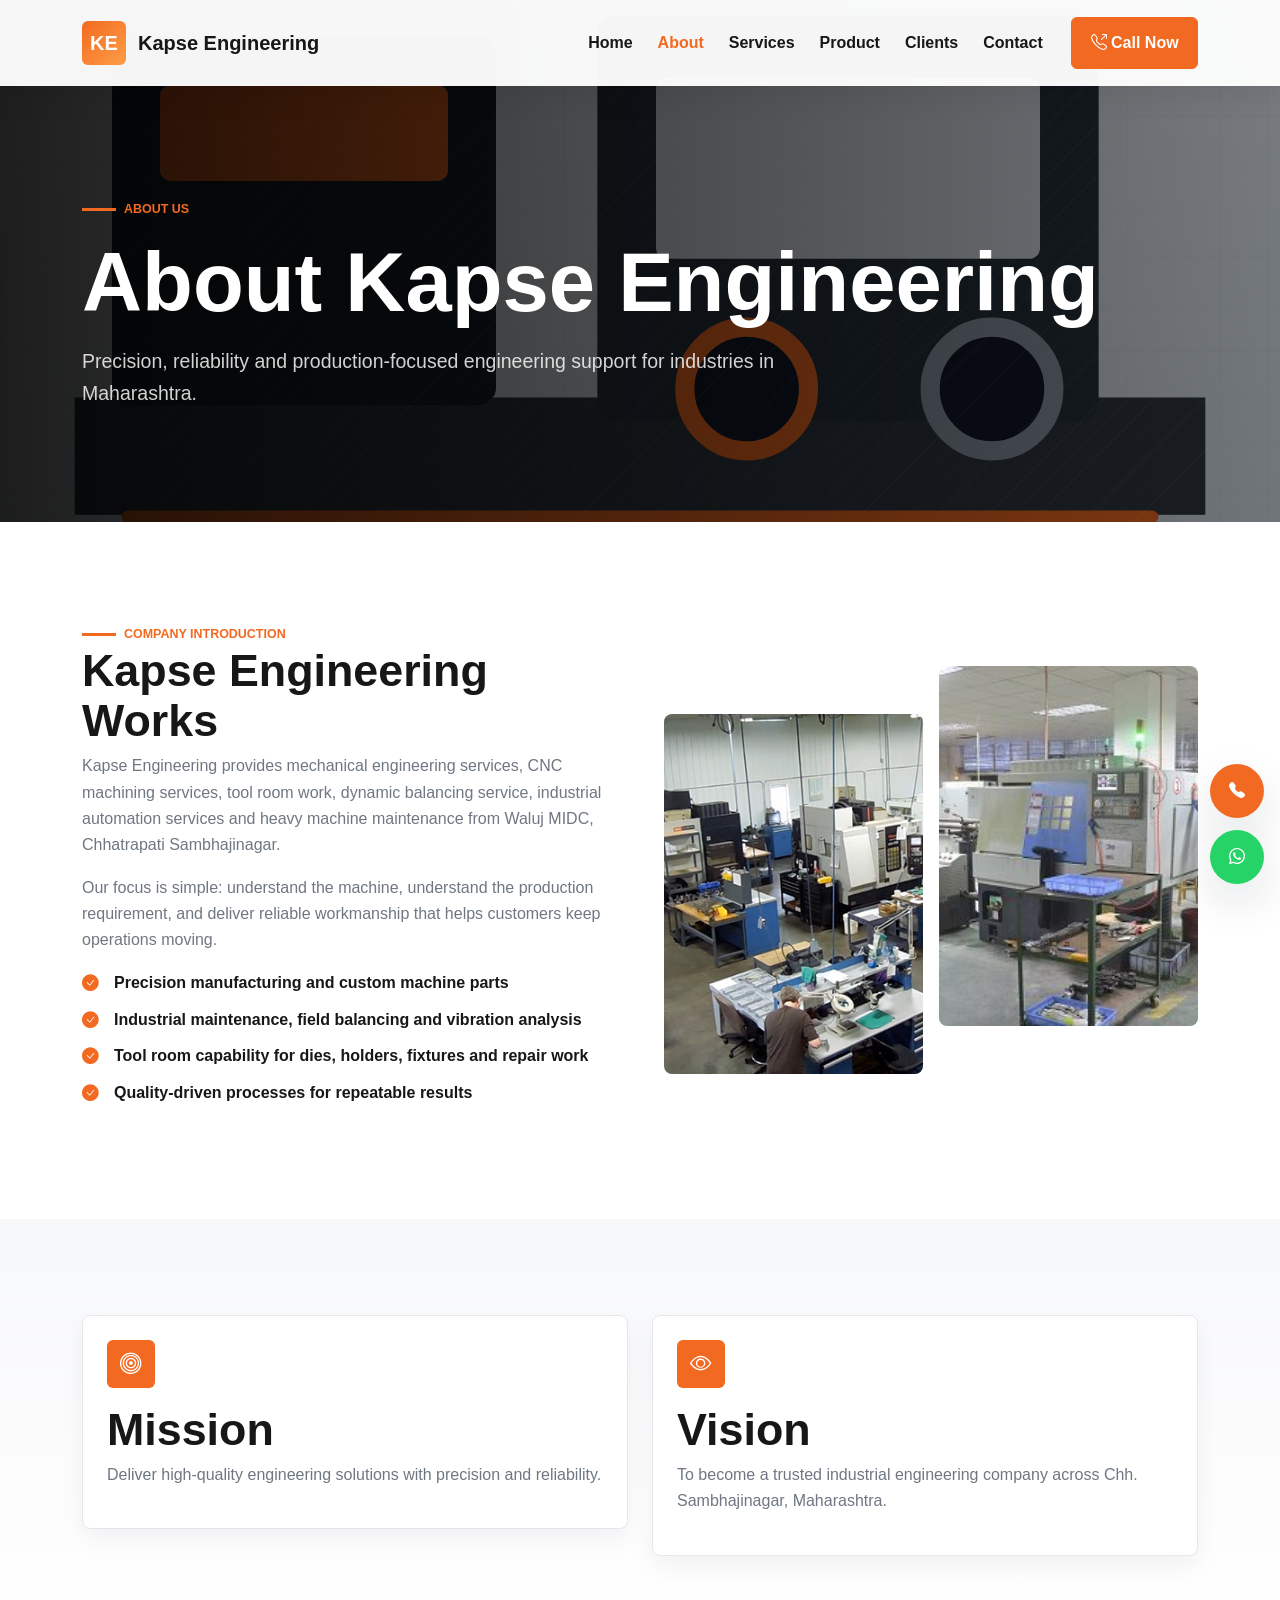
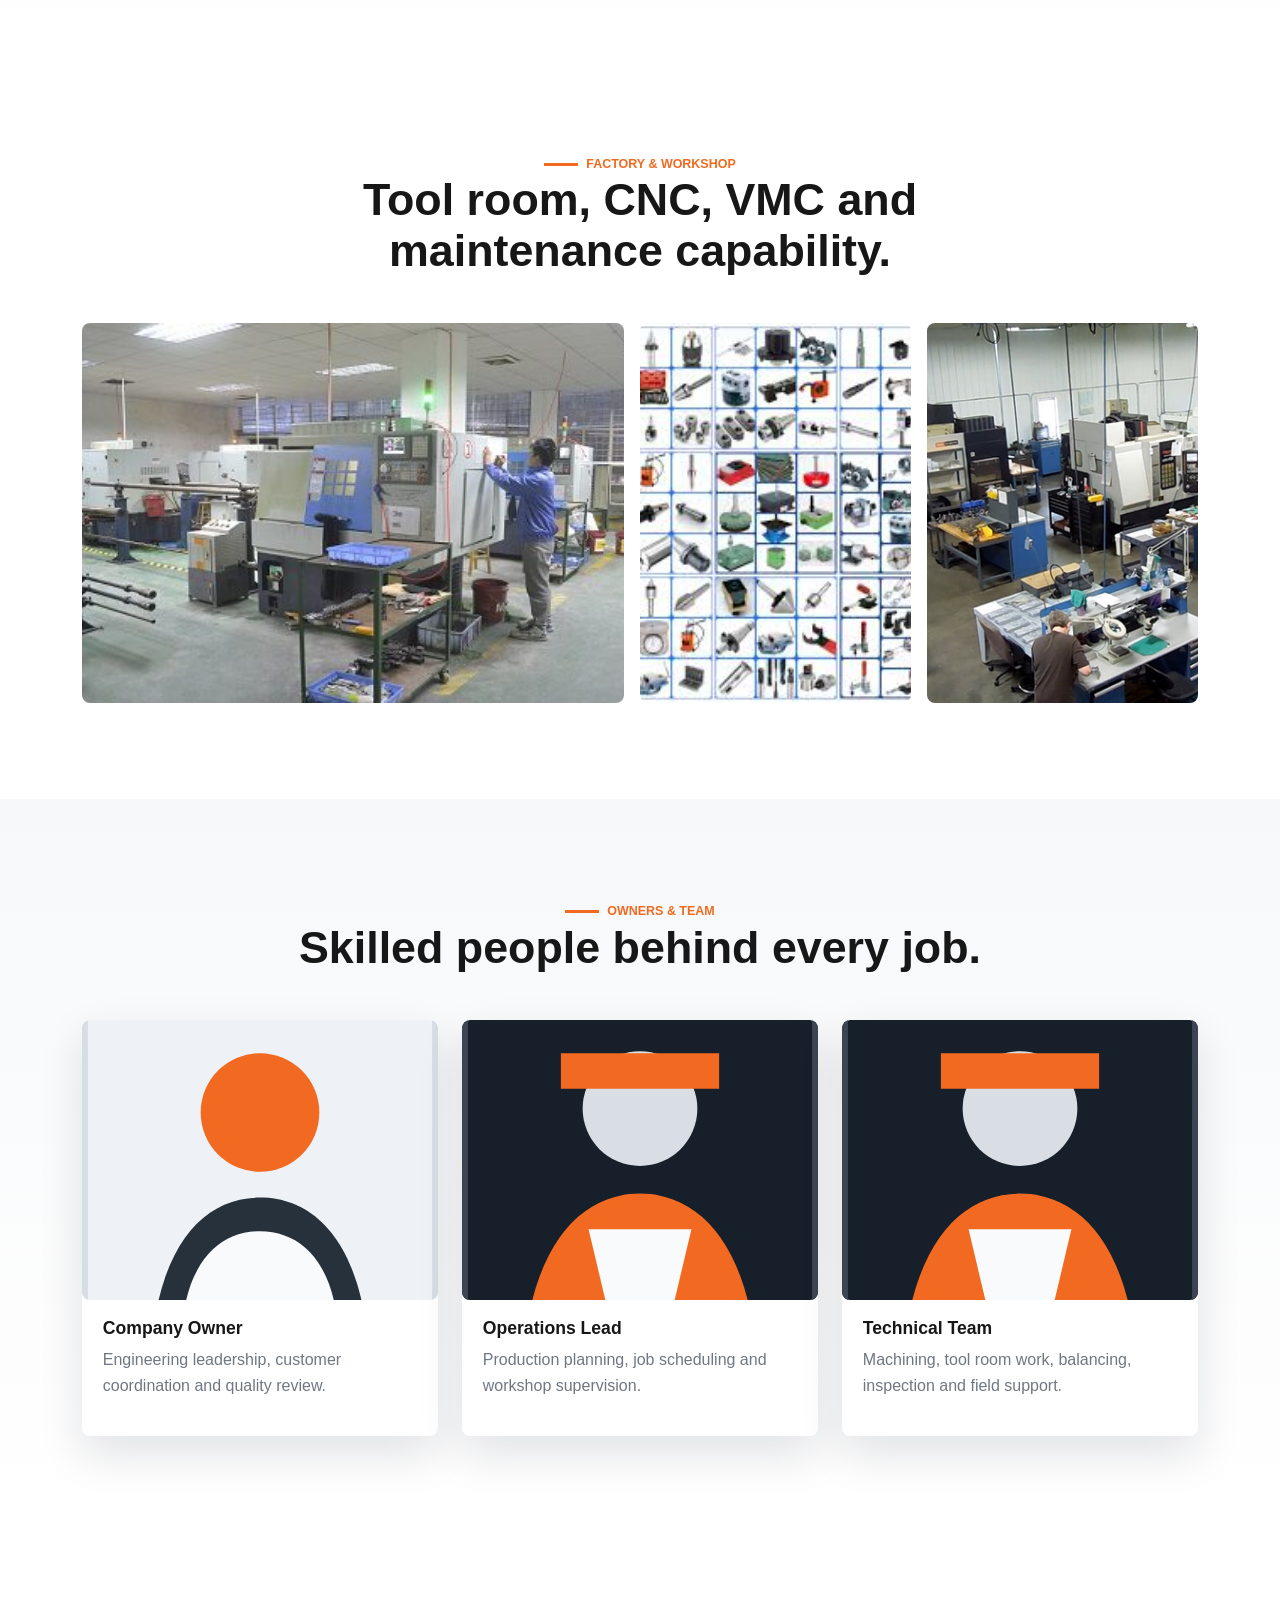
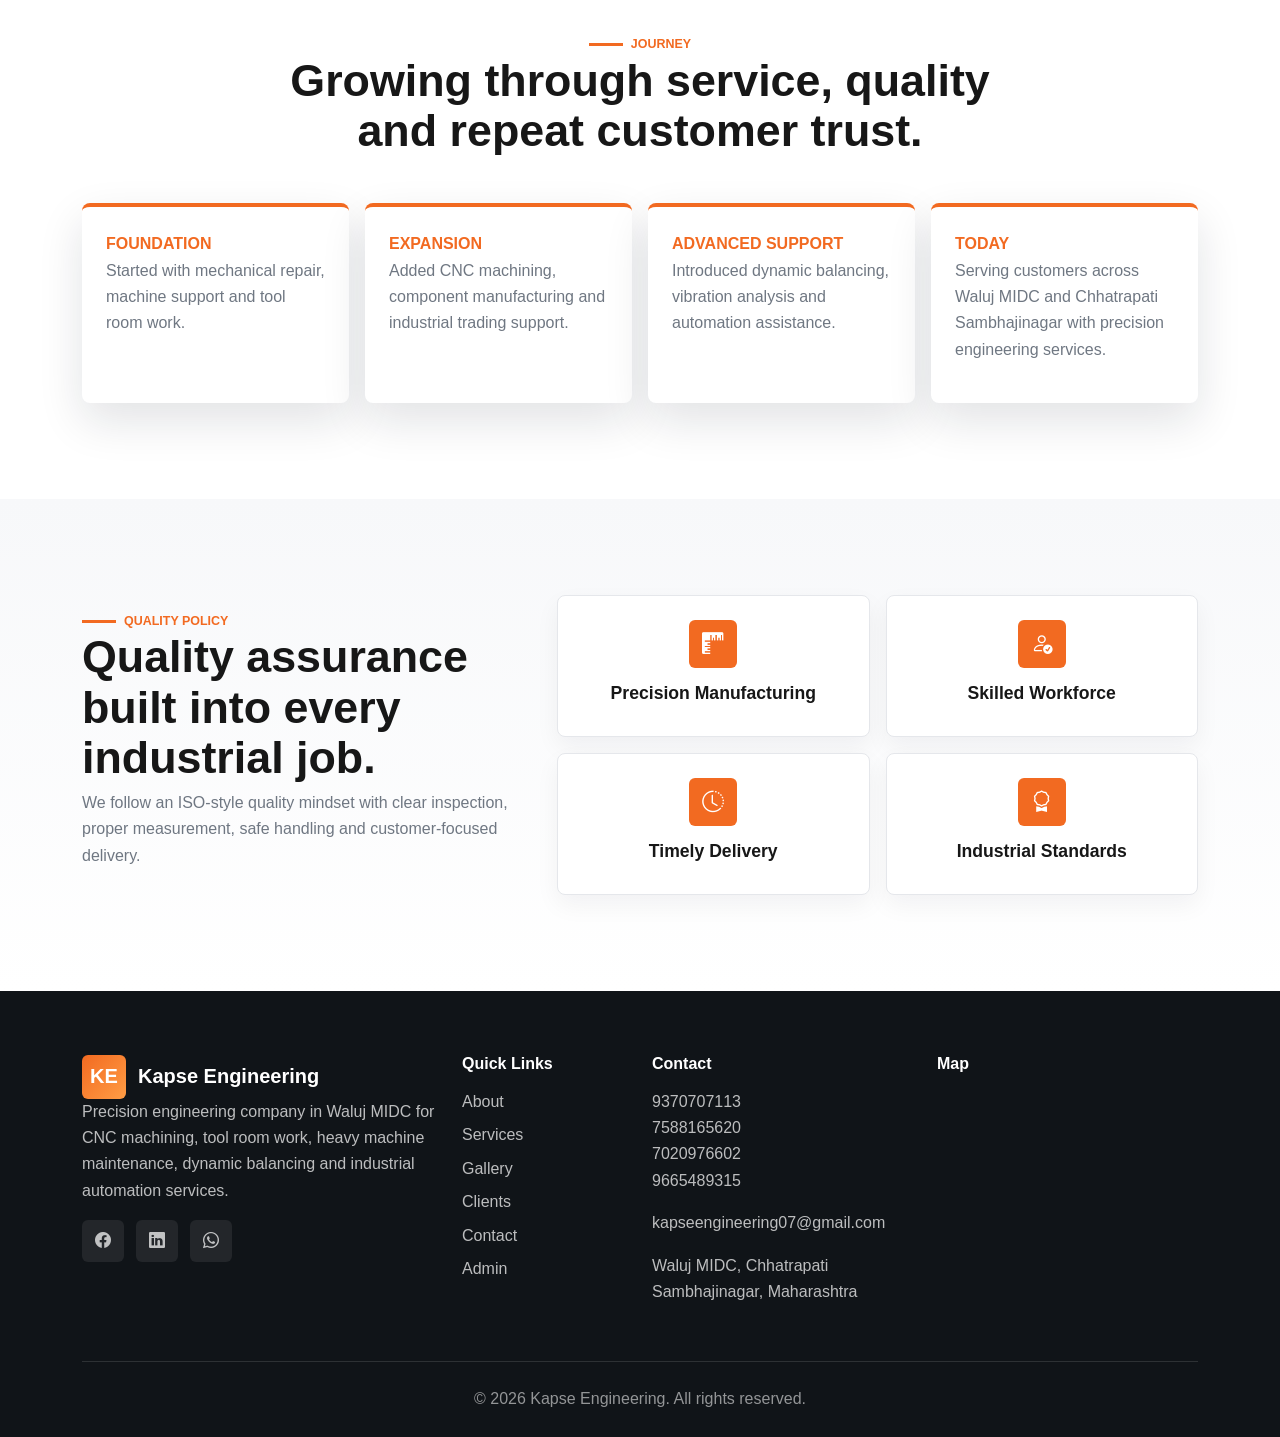
==== about.html @ a747841b "Initial commit: Add Kapse Engineering website files" ====
<!doctype html>
<html lang="en">
<head>
  <meta charset="utf-8">
  <meta name="viewport" content="width=device-width, initial-scale=1">
  <title>About Kapse Engineering | Engineering Works in Waluj MIDC</title>
  <meta name="description" content="Learn about Kapse Engineering, a precision mechanical engineering company in Waluj MIDC offering manufacturing, tool room work, CNC machining and industrial maintenance services.">
  <link href="https://cdn.jsdelivr.net/npm/bootstrap@5.3.3/dist/css/bootstrap.min.css" rel="stylesheet">
  <link href="https://cdn.jsdelivr.net/npm/bootstrap-icons@1.11.3/font/bootstrap-icons.css" rel="stylesheet">
  <link href="css/styles.css" rel="stylesheet">
</head>
<body>
  <div class="loader"><div class="gear"></div></div>
  <nav class="navbar navbar-expand-lg fixed-top inner-nav" data-nav>
    <div class="container">
      <a class="navbar-brand" href="index.html"><span class="brand-mark">KE</span><span>Kapse <strong>Engineering</strong></span></a>
      <button class="navbar-toggler" type="button" data-bs-toggle="collapse" data-bs-target="#mainNav"><span class="navbar-toggler-icon"></span></button>
      <div class="collapse navbar-collapse" id="mainNav">
        <ul class="navbar-nav ms-auto align-items-lg-center">
          <li class="nav-item"><a class="nav-link" href="index.html">Home</a></li>
          <li class="nav-item"><a class="nav-link active" href="about.html">About</a></li>
          <li class="nav-item"><a class="nav-link" href="services.html">Services</a></li>
          <li class="nav-item"><a class="nav-link" href="gallery.html">Product</a></li>
          <li class="nav-item"><a class="nav-link" href="clients.html">Clients</a></li>
          <li class="nav-item"><a class="nav-link" href="contact.html">Contact</a></li>
          <li class="nav-item ms-lg-3"><a class="btn btn-orange" href="tel:+919370707113"><i class="bi bi-telephone-outbound"></i> Call Now</a></li>
        </ul>
      </div>
    </div>
  </nav>

  <main>
    <section class="page-hero" style="background-image:url('assets/workshop.svg')">
      <div class="container" data-animate>
        <span class="eyebrow">About Us</span>
        <h1>About Kapse Engineering</h1>
        <p>Precision, reliability and production-focused engineering support for industries in Maharashtra.</p>
      </div>
    </section>

    <section class="section">
      <div class="container">
        <div class="row g-5 align-items-center">
          <div class="col-lg-6" data-animate>
            <span class="section-kicker">Company Introduction</span>
            <h2>Kapse Engineering Works</h2>
            <p>Kapse Engineering provides mechanical engineering services, CNC machining services, tool room work, dynamic balancing service, industrial automation services and heavy machine maintenance from Waluj MIDC, Chhatrapati Sambhajinagar.</p>
            <p>Our focus is simple: understand the machine, understand the production requirement, and deliver reliable workmanship that helps customers keep operations moving.</p>
            <ul class="check-list">
              <li>Precision manufacturing and custom machine parts</li>
              <li>Industrial maintenance, field balancing and vibration analysis</li>
              <li>Tool room capability for dies, holders, fixtures and repair work</li>
              <li>Quality-driven processes for repeatable results</li>
            </ul>
          </div>
          <div class="col-lg-6" data-animate>
            <div class="image-grid-two">
              <img src="assets/tool room img.jpg" alt="Tool room machining" loading="lazy">
              <img src="assets/cnc-machine-shops.jpg" alt="Industrial workshop" loading="lazy">
            </div>
          </div>
        </div>
      </div>
    </section>

    <section class="section section-muted">
      <div class="container">
        <div class="row g-4">
          <div class="col-md-6" data-animate><article class="statement-card"><i class="bi bi-bullseye"></i><h2>Mission</h2><p>Deliver high-quality engineering solutions with precision and reliability.</p></article></div>
          <div class="col-md-6" data-animate><article class="statement-card"><i class="bi bi-eye"></i><h2>Vision</h2><p>To become a trusted industrial engineering company across Chh. Sambhajinagar, Maharashtra.</p></article></div>
        </div>
      </div>
    </section>

    <section class="section">
      <div class="container">
        <div class="section-heading" data-animate>
          <span class="section-kicker">Factory & Workshop</span>
          <h2>Tool room, CNC, VMC and maintenance capability.</h2>
        </div>
        <div class="workshop-grid">
          <img src="assets/cnc-machine-shops.jpg" alt="CNC machine photo" loading="lazy">
          <img src="assets/tool img.jpg" alt="VMC machine photo" loading="lazy">
          <img src="assets/tool room img.jpg" alt="Tool room photo" loading="lazy">
        </div>
      </div>
    </section>

    <section class="section section-muted">
      <div class="container">
        <div class="section-heading" data-animate>
          <span class="section-kicker">Owners & Team</span>
          <h2>Skilled people behind every job.</h2>
        </div>
        <div class="row g-4">
          <div class="col-md-4" data-animate><article class="team-card"><img src="assets/team-owner.svg" alt="Company owner"><h3>Company Owner</h3><p>Engineering leadership, customer coordination and quality review.</p></article></div>
          <div class="col-md-4" data-animate><article class="team-card"><img src="assets/team-engineer.svg" alt="Operations manager"><h3>Operations Lead</h3><p>Production planning, job scheduling and workshop supervision.</p></article></div>
          <div class="col-md-4" data-animate><article class="team-card"><img src="assets/team-engineer.svg" alt="Engineering technician"><h3>Technical Team</h3><p>Machining, tool room work, balancing, inspection and field support.</p></article></div>
        </div>
      </div>
    </section>

    <section class="section timeline-section">
      <div class="container">
        <div class="section-heading" data-animate>
          <span class="section-kicker">Journey</span>
          <h2>Growing through service, quality and repeat customer trust.</h2>
        </div>
        <div class="timeline">
          <div data-animate><span>Foundation</span><p>Started with mechanical repair, machine support and tool room work.</p></div>
          <div data-animate><span>Expansion</span><p>Added CNC machining, component manufacturing and industrial trading support.</p></div>
          <div data-animate><span>Advanced Support</span><p>Introduced dynamic balancing, vibration analysis and automation assistance.</p></div>
          <div data-animate><span>Today</span><p>Serving customers across Waluj MIDC and Chhatrapati Sambhajinagar with precision engineering services.</p></div>
        </div>
      </div>
    </section>

    <section class="section section-muted">
      <div class="container">
        <div class="row g-4 align-items-center">
          <div class="col-lg-5" data-animate>
            <span class="section-kicker">Quality Policy</span>
            <h2>Quality assurance built into every industrial job.</h2>
            <p>We follow an ISO-style quality mindset with clear inspection, proper measurement, safe handling and customer-focused delivery.</p>
          </div>
          <div class="col-lg-7">
            <div class="icon-grid compact">
              <article data-animate><i class="bi bi-rulers"></i><h3>Precision Manufacturing</h3></article>
              <article data-animate><i class="bi bi-person-check"></i><h3>Skilled Workforce</h3></article>
              <article data-animate><i class="bi bi-clock-history"></i><h3>Timely Delivery</h3></article>
              <article data-animate><i class="bi bi-award"></i><h3>Industrial Standards</h3></article>
            </div>
          </div>
        </div>
      </div>
    </section>
  </main>

  <div data-footer></div>
  <a class="floating-call" href="tel:+919370707113"><i class="bi bi-telephone-fill"></i></a>
  <a class="whatsapp-float" href="https://wa.me/919370707113"><i class="bi bi-whatsapp"></i></a>
  <script src="https://cdn.jsdelivr.net/npm/bootstrap@5.3.3/dist/js/bootstrap.bundle.min.js"></script>
  <script src="js/main.js"></script>
</body>
</html>
---- css/styles.css ----
:root {
  --orange: #f26a21;
  --orange-dark: #c5480a;
  --ink: #171717;
  --steel: #3d4651;
  --muted: #6f7782;
  --line: #e5e7eb;
  --light: #f7f8fa;
  --white: #ffffff;
  --dark: #111827;
  --shadow: 0 18px 45px rgba(17, 24, 39, .12);
}

* { box-sizing: border-box; }
html { scroll-behavior: smooth; }
body {
  margin: 0;
  color: var(--ink);
  font-family: "Segoe UI", Roboto, Arial, sans-serif;
  line-height: 1.65;
  background: var(--white);
}
img { max-width: 100%; display: block; }
a { text-decoration: none; }
h1, h2, h3 { font-weight: 800; line-height: 1.12; letter-spacing: 0; }
h1 { font-size: clamp(2.5rem, 7vw, 5.2rem); }
h2 { font-size: clamp(1.8rem, 3.5vw, 3rem); }
h3 { font-size: 1.1rem; }
p { color: var(--muted); }

.loader {
  position: fixed;
  inset: 0;
  z-index: 9999;
  display: grid;
  place-items: center;
  background: #111;
  transition: opacity .45s ease, visibility .45s ease;
}
.loader.loaded { opacity: 0; visibility: hidden; }
.gear {
  width: 56px;
  height: 56px;
  border: 6px solid rgba(255,255,255,.18);
  border-top-color: var(--orange);
  border-radius: 50%;
  animation: spin 1s linear infinite;
}
@keyframes spin { to { transform: rotate(360deg); } }

.top-strip {
  position: absolute;
  z-index: 25;
  width: 100%;
  color: #fff;
  font-size: .9rem;
  padding: .55rem 0;
  background: rgba(0,0,0,.55);
}
.navbar {
  top: 36px;
  z-index: 1000;
  padding: 1rem 0;
  transition: all .3s ease;
}
.inner-nav, .navbar.scrolled {
  top: 0;
  background: rgba(255,255,255,.96);
  box-shadow: 0 10px 30px rgba(0,0,0,.08);
}
.navbar-brand, .footer-brand {
  display: inline-flex;
  align-items: center;
  gap: .75rem;
  color: #fff;
  font-weight: 800;
  font-size: 1.25rem;
}
.inner-nav .navbar-brand, .navbar.scrolled .navbar-brand { color: var(--ink); }
.brand-mark {
  display: grid;
  place-items: center;
  width: 44px;
  height: 44px;
  border-radius: 6px;
  color: #fff;
  background: linear-gradient(135deg, var(--orange), #ff9d45);
  font-weight: 900;
}
.nav-link {
  color: rgba(255,255,255,.92);
  font-weight: 700;
  margin: 0 .28rem;
  position: relative;
}
.inner-nav .nav-link, .navbar.scrolled .nav-link { color: var(--ink); }
.nav-link:hover, .nav-link.active { color: var(--orange) !important; }
.navbar-toggler { background: #fff; }

.btn {
  border-radius: 6px;
  font-weight: 800;
  padding: .8rem 1.15rem;
}
.btn-orange {
  background: var(--orange);
  border-color: var(--orange);
  color: #fff;
}
.btn-orange:hover { background: var(--orange-dark); border-color: var(--orange-dark); color: #fff; }
.btn-outline-orange {
  color: var(--orange);
  border: 1px solid var(--orange);
  background: transparent;
}
.btn-outline-orange:hover { background: var(--orange); color: #fff; }

.hero {
  min-height: 100vh;
  position: relative;
  display: grid;
  align-items: center;
  overflow: hidden;
  isolation: isolate;
}
.hero-media, .hero::before, .page-hero::before {
  position: absolute;
  inset: 0;
  width: 100%;
  height: 100%;
  object-fit: cover;
  z-index: -3;
}
.hero-overlay, .page-hero::after {
  position: absolute;
  inset: 0;
  content: "";
  background:
    linear-gradient(90deg, rgba(0,0,0,.88), rgba(0,0,0,.46)),
    repeating-linear-gradient(135deg, rgba(255,255,255,.05) 0 1px, transparent 1px 18px);
  z-index: -1;
}
.hero-content { padding-top: 7rem; max-width: 920px; }
.hero h1, .page-hero h1 { color: #fff; margin: 1rem 0; }
.hero p, .page-hero p { color: rgba(255,255,255,.82); font-size: 1.22rem; max-width: 760px; }
.eyebrow, .section-kicker {
  display: inline-flex;
  align-items: center;
  gap: .5rem;
  color: var(--orange);
  font-weight: 900;
  text-transform: uppercase;
  font-size: .78rem;
  letter-spacing: 0;
}
.eyebrow::before, .section-kicker::before {
  content: "";
  width: 34px;
  height: 3px;
  background: currentColor;
}
.section-kicker.light { color: #fff; }
.hero-actions { display: flex; gap: 1rem; flex-wrap: wrap; margin-top: 2rem; }

.page-hero {
  min-height: 58vh;
  display: grid;
  align-items: center;
  position: relative;
  background-size: cover;
  background-position: center;
  isolation: isolate;
  padding-top: 6rem;
}
.page-hero::after { z-index: -1; }

.section { padding: 6rem 0; }
.section-muted {
  background:
    linear-gradient(180deg, #f7f8fa, #fff),
    repeating-linear-gradient(90deg, rgba(0,0,0,.03) 0 1px, transparent 1px 28px);
}
.section-heading { max-width: 780px; margin: 0 auto 3rem; text-align: center; }
.image-stack { position: relative; }
.image-stack img, .image-grid-two img, .workshop-grid img, .team-card img, .case-card img, .detailed-service-grid img, .product-tile img {
  border-radius: 8px;
  object-fit: cover;
}
.image-stack img { height: 520px; width: 100%; }
.experience-badge {
  position: absolute;
  right: 22px;
  bottom: 22px;
  width: 168px;
  padding: 1.2rem;
  border-radius: 8px;
  color: #fff;
  background: var(--orange);
  box-shadow: var(--shadow);
}
.experience-badge strong { display: block; font-size: 2.6rem; line-height: 1; }
.feature-grid, .icon-grid, .service-grid, .contact-card-grid {
  display: grid;
  grid-template-columns: repeat(3, 1fr);
  gap: 1rem;
}
.feature-card, .service-card, .icon-grid article, .statement-card, .news-card, .contact-card-grid article {
  padding: 1.5rem;
  border: 1px solid var(--line);
  border-radius: 8px;
  background: #fff;
  box-shadow: 0 10px 25px rgba(17,24,39,.05);
  transition: transform .28s ease, box-shadow .28s ease, border-color .28s ease;
}
.feature-card:hover, .service-card:hover, .icon-grid article:hover, .news-card:hover, .contact-card-grid article:hover {
  transform: translateY(-6px);
  border-color: rgba(242,106,33,.4);
  box-shadow: var(--shadow);
}
.feature-card i, .service-card i, .icon-grid i, .statement-card i, .contact-card-grid i {
  display: inline-grid;
  place-items: center;
  width: 48px;
  height: 48px;
  border-radius: 6px;
  color: #fff;
  background: var(--orange);
  margin-bottom: 1rem;
  font-size: 1.35rem;
}
.service-grid { grid-template-columns: repeat(4, 1fr); }
.icon-grid { grid-template-columns: repeat(6, 1fr); text-align: center; }
.icon-grid.compact { grid-template-columns: repeat(2, 1fr); }

.counter-band {
  padding: 4rem 0;
  color: #fff;
  background:
    linear-gradient(90deg, rgba(15,23,42,.95), rgba(242,106,33,.9)),
    url("../assets/automation.svg") center/cover fixed;
}
.counter-box strong { display: block; font-size: clamp(2.2rem, 5vw, 4rem); line-height: 1; }
.counter-box span { color: rgba(255,255,255,.82); font-weight: 800; }

.product-tile, .team-card, .case-card {
  position: relative;
  overflow: hidden;
  border-radius: 8px;
  background: #fff;
  box-shadow: var(--shadow);
}
.product-tile img { height: 320px; width: 100%; transition: transform .4s ease; }
.product-tile:hover img { transform: scale(1.06); }
.product-tile h3 {
  position: absolute;
  left: 1rem;
  bottom: 1rem;
  color: #fff;
  padding: .65rem .9rem;
  border-radius: 6px;
  background: rgba(0,0,0,.68);
}
.carousel-control-prev, .carousel-control-next {
  width: 46px;
  height: 46px;
  top: 50%;
  background: var(--orange);
  opacity: 1;
  border-radius: 6px;
}
.carousel-control-prev { left: -10px; }
.carousel-control-next { right: -10px; }
.text-link { color: var(--orange); font-weight: 900; }

.logo-grid, .client-logo-grid {
  display: grid;
  grid-template-columns: repeat(6, 1fr);
  gap: 1rem;
}
.logo-grid div, .client-logo-grid div {
  min-height: 96px;
  display: grid;
  place-items: center;
  text-align: center;
  color: var(--steel);
  font-weight: 900;
  border: 1px solid var(--line);
  border-radius: 8px;
  background: #fff;
  filter: grayscale(1);
  transition: filter .28s ease, transform .28s ease, color .28s ease;
}
.logo-grid div:hover, .client-logo-grid div:hover {
  filter: grayscale(0);
  transform: translateY(-4px);
  color: var(--orange);
}
.client-logo-grid div { gap: .35rem; }
.client-logo-grid span {
  display: grid;
  place-items: center;
  width: 58px;
  height: 58px;
  color: #fff;
  border-radius: 50%;
  background: var(--steel);
}
.testimonials blockquote {
  margin: 0;
  min-height: 220px;
  padding: 2rem;
  color: var(--ink);
  border-left: 5px solid var(--orange);
  border-radius: 8px;
  background: #fff;
  box-shadow: var(--shadow);
  font-size: 1.1rem;
}
.testimonials cite { display: block; margin-top: 1.2rem; color: var(--orange); font-weight: 900; font-style: normal; }

.cta-band {
  padding: 4rem 0;
  color: #fff;
  background:
    linear-gradient(90deg, rgba(242,106,33,.96), rgba(17,24,39,.88)),
    url("../assets/maintenance.svg") center/cover;
}
.cta-band h2 { margin: .5rem 0 0; color: #fff; }
.news-card span { color: var(--orange); font-weight: 900; text-transform: uppercase; font-size: .78rem; }

.image-grid-two, .workshop-grid {
  display: grid;
  grid-template-columns: repeat(2, 1fr);
  gap: 1rem;
}
.image-grid-two img { height: 360px; width: 100%; }
.image-grid-two img:first-child { margin-top: 3rem; }
.workshop-grid { grid-template-columns: 2fr 1fr 1fr; }
.workshop-grid img { width: 100%; height: 380px; }
.team-card img, .case-card img { height: 280px; width: 100%; }
.team-card, .case-card { padding-bottom: 1.3rem; }
.team-card h3, .team-card p, .case-card h3, .case-card p { padding: 0 1.3rem; }
.team-card h3, .case-card h3 { margin-top: 1.2rem; }
.check-list { padding: 0; list-style: none; }
.check-list li {
  position: relative;
  padding-left: 2rem;
  margin-bottom: .65rem;
  font-weight: 700;
}
.check-list li::before {
  content: "\F26A";
  font-family: "bootstrap-icons";
  color: var(--orange);
  position: absolute;
  left: 0;
}
.timeline {
  display: grid;
  grid-template-columns: repeat(4, 1fr);
  gap: 1rem;
}
.timeline div {
  padding: 1.5rem;
  border-top: 4px solid var(--orange);
  background: #fff;
  box-shadow: var(--shadow);
  border-radius: 8px;
}
.timeline span { color: var(--orange); font-weight: 900; text-transform: uppercase; }

.detailed-service-grid {
  display: grid;
  grid-template-columns: repeat(2, 1fr);
  gap: 1.4rem;
}
.detailed-service-grid article {
  display: grid;
  grid-template-columns: 44% 1fr;
  overflow: hidden;
  border: 1px solid var(--line);
  border-radius: 8px;
  background: #fff;
  box-shadow: var(--shadow);
}
.detailed-service-grid img { height: 100%; min-height: 260px; width: 100%; border-radius: 0; }
.detailed-service-grid div { padding: 1.5rem; }
.detailed-service-grid i { color: var(--orange); font-size: 2rem; }
.detailed-service-grid a { color: var(--orange); font-weight: 900; }
.machine-list {
  margin-top: 2rem;
  padding: 1.2rem 1.5rem;
  border-radius: 8px;
  color: #fff;
  background: var(--dark);
}
.product-grid {
  display: grid;
  grid-template-columns: repeat(4, 1fr);
  gap: 1.2rem;
}
.product-card {
  overflow: hidden;
  border: 1px solid var(--line);
  border-radius: 8px;
  background: #fff;
  box-shadow: 0 10px 25px rgba(17,24,39,.05);
}
.product-card img { height: 230px; width: 100%; object-fit: cover; transition: transform .35s ease; }
.product-card:hover img { transform: scale(1.06); }
.product-card .body { padding: 1.2rem; }
.product-card .actions { display: flex; gap: .5rem; flex-wrap: wrap; }
.product-modal { overflow: hidden; border: none; border-radius: 8px; }
.product-modal > img { height: 360px; width: 100%; object-fit: cover; }
.product-modal .btn-close { position: absolute; right: 1rem; top: 1rem; z-index: 2; background-color: #fff; }

.filter-bar { display: flex; flex-wrap: wrap; gap: .75rem; justify-content: center; margin-bottom: 2rem; }
.filter-bar button {
  border: 1px solid var(--line);
  border-radius: 6px;
  background: #fff;
  padding: .75rem 1rem;
  font-weight: 900;
}
.filter-bar button.active, .filter-bar button:hover { color: #fff; background: var(--orange); border-color: var(--orange); }
.masonry-gallery {
  columns: 3 280px;
  column-gap: 1rem;
}
.masonry-gallery button {
  display: block;
  width: 100%;
  border: 0;
  padding: 0;
  margin: 0 0 1rem;
  overflow: hidden;
  border-radius: 8px;
  background: transparent;
  cursor: zoom-in;
}
.masonry-gallery img { width: 100%; transition: transform .35s ease; }
.masonry-gallery button:hover img { transform: scale(1.06); }
.masonry-gallery button.hidden { display: none; }
.lightbox {
  position: fixed;
  inset: 0;
  z-index: 9998;
  display: none;
  align-items: center;
  justify-content: center;
  padding: 2rem;
  background: rgba(0,0,0,.88);
}
.lightbox.open { display: flex; }
.lightbox img { max-height: 86vh; border-radius: 8px; }
.lightbox button {
  position: fixed;
  right: 1.5rem;
  top: 1.5rem;
  border: 0;
  color: #fff;
  background: var(--orange);
  width: 48px;
  height: 48px;
  border-radius: 6px;
}

.contact-card-grid { grid-template-columns: repeat(4, 1fr); }
.contact-form {
  padding: 2rem;
  border-radius: 8px;
  background: #fff;
  box-shadow: var(--shadow);
}
.contact-form label { width: 100%; color: var(--steel); font-weight: 800; }
.contact-form input, .contact-form textarea {
  width: 100%;
  margin-top: .35rem;
  border: 1px solid var(--line);
  border-radius: 6px;
  padding: .9rem 1rem;
  font: inherit;
}
.contact-form input:focus, .contact-form textarea:focus { outline: 2px solid rgba(242,106,33,.25); border-color: var(--orange); }
.map-panel iframe, .footer iframe {
  width: 100%;
  min-height: 420px;
  border: 0;
  border-radius: 8px;
}

.footer {
  color: rgba(255,255,255,.78);
  background: #101418;
  padding: 4rem 0 1.5rem;
}
.footer p { color: rgba(255,255,255,.72); }
.footer h3 { color: #fff; font-size: 1rem; margin-bottom: 1rem; }
.footer a:not(.footer-brand) { display: block; color: rgba(255,255,255,.72); margin-bottom: .45rem; }
.footer a:hover { color: var(--orange); }
.footer iframe { min-height: 190px; filter: grayscale(.6); }
.socials { display: flex; gap: .75rem; }
.socials a {
  display: grid !important;
  place-items: center;
  width: 42px;
  height: 42px;
  border-radius: 6px;
  background: rgba(255,255,255,.08);
}
.copyright {
  margin-top: 2.5rem;
  padding-top: 1.5rem;
  border-top: 1px solid rgba(255,255,255,.12);
  color: rgba(255,255,255,.55);
  text-align: center;
}
.floating-call, .whatsapp-float {
  position: fixed;
  right: 1rem;
  z-index: 999;
  display: grid;
  place-items: center;
  width: 54px;
  height: 54px;
  border-radius: 50%;
  color: #fff;
  box-shadow: var(--shadow);
}
.floating-call { bottom: 5.1rem; background: var(--orange); }
.whatsapp-float { bottom: 1rem; background: #25d366; }
.floating-call:hover, .whatsapp-float:hover { color: #fff; transform: translateY(-3px); }

[data-animate] {
  opacity: 0;
  transform: translateY(26px);
  transition: opacity .7s ease, transform .7s ease;
}
[data-animate].is-visible { opacity: 1; transform: translateY(0); }

.admin-body { padding-top: 5rem; background: var(--light); }
.admin-panel h1 { font-size: clamp(2rem, 4vw, 3.4rem); }
.admin-products .product-card .actions .btn:first-child { display: none; }

@media (max-width: 1199px) {
  .service-grid, .product-grid { grid-template-columns: repeat(3, 1fr); }
  .icon-grid, .logo-grid { grid-template-columns: repeat(3, 1fr); }
  .contact-card-grid { grid-template-columns: repeat(2, 1fr); }
}
@media (max-width: 991px) {
  .top-strip { display: none; }
  .navbar { top: 0; background: rgba(255,255,255,.96); }
  .navbar-brand, .nav-link { color: var(--ink); }
  .navbar-collapse { padding: 1rem 0; }
  .section { padding: 4.5rem 0; }
  .feature-grid, .service-grid, .product-grid, .timeline, .detailed-service-grid, .client-logo-grid { grid-template-columns: repeat(2, 1fr); }
  .detailed-service-grid article { grid-template-columns: 1fr; }
  .workshop-grid { grid-template-columns: 1fr; }
  .workshop-grid img { height: 300px; }
}
@media (max-width: 767px) {
  h1 { font-size: 2.6rem; }
  .hero { min-height: 86vh; }
  .hero-content { padding-top: 5rem; }
  .hero p, .page-hero p { font-size: 1rem; }
  .feature-grid, .service-grid, .icon-grid, .icon-grid.compact, .product-grid, .timeline, .detailed-service-grid, .contact-card-grid, .logo-grid, .client-logo-grid, .image-grid-two { grid-template-columns: 1fr; }
  .image-stack img, .image-grid-two img { height: 320px; }
  .image-grid-two img:first-child { margin-top: 0; }
  .product-tile img { height: 260px; }
  .carousel-control-prev, .carousel-control-next { display: none; }
  .contact-form { padding: 1.2rem; }
  .floating-call, .whatsapp-float { width: 50px; height: 50px; }
}
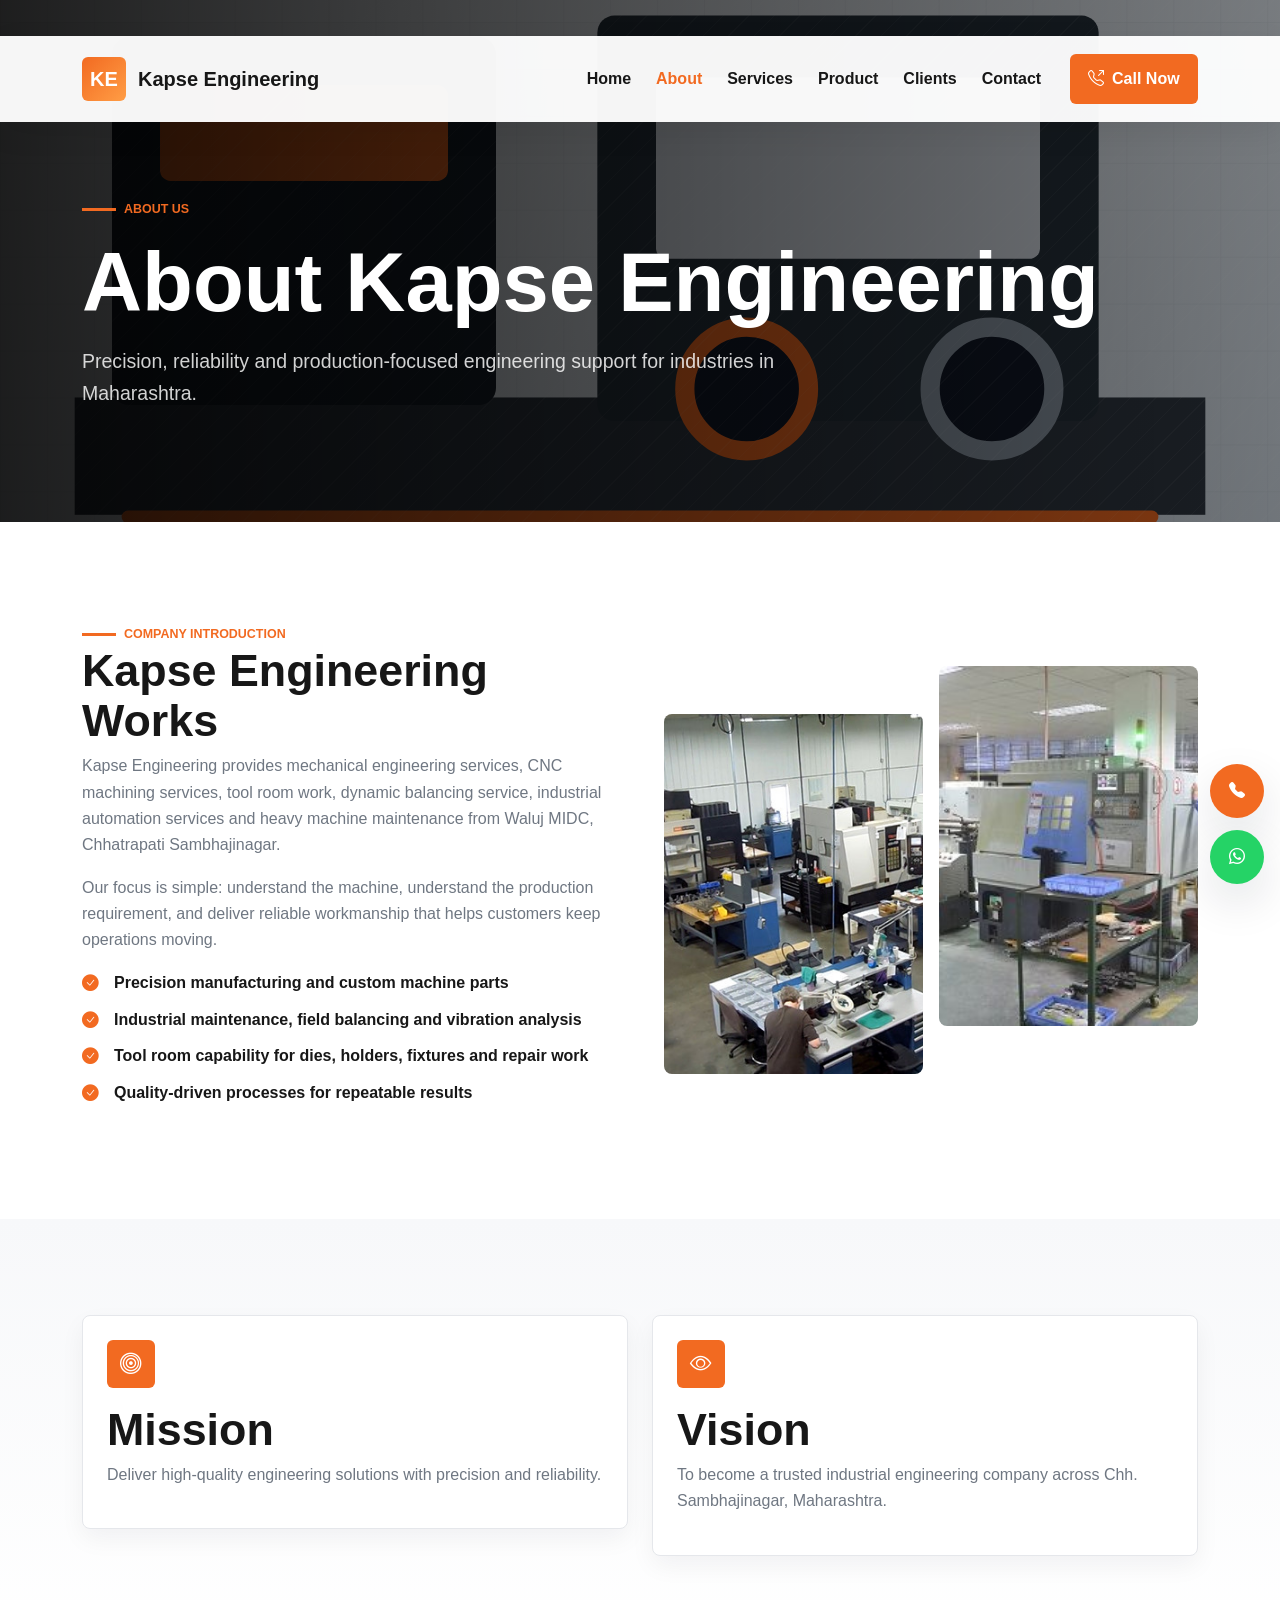
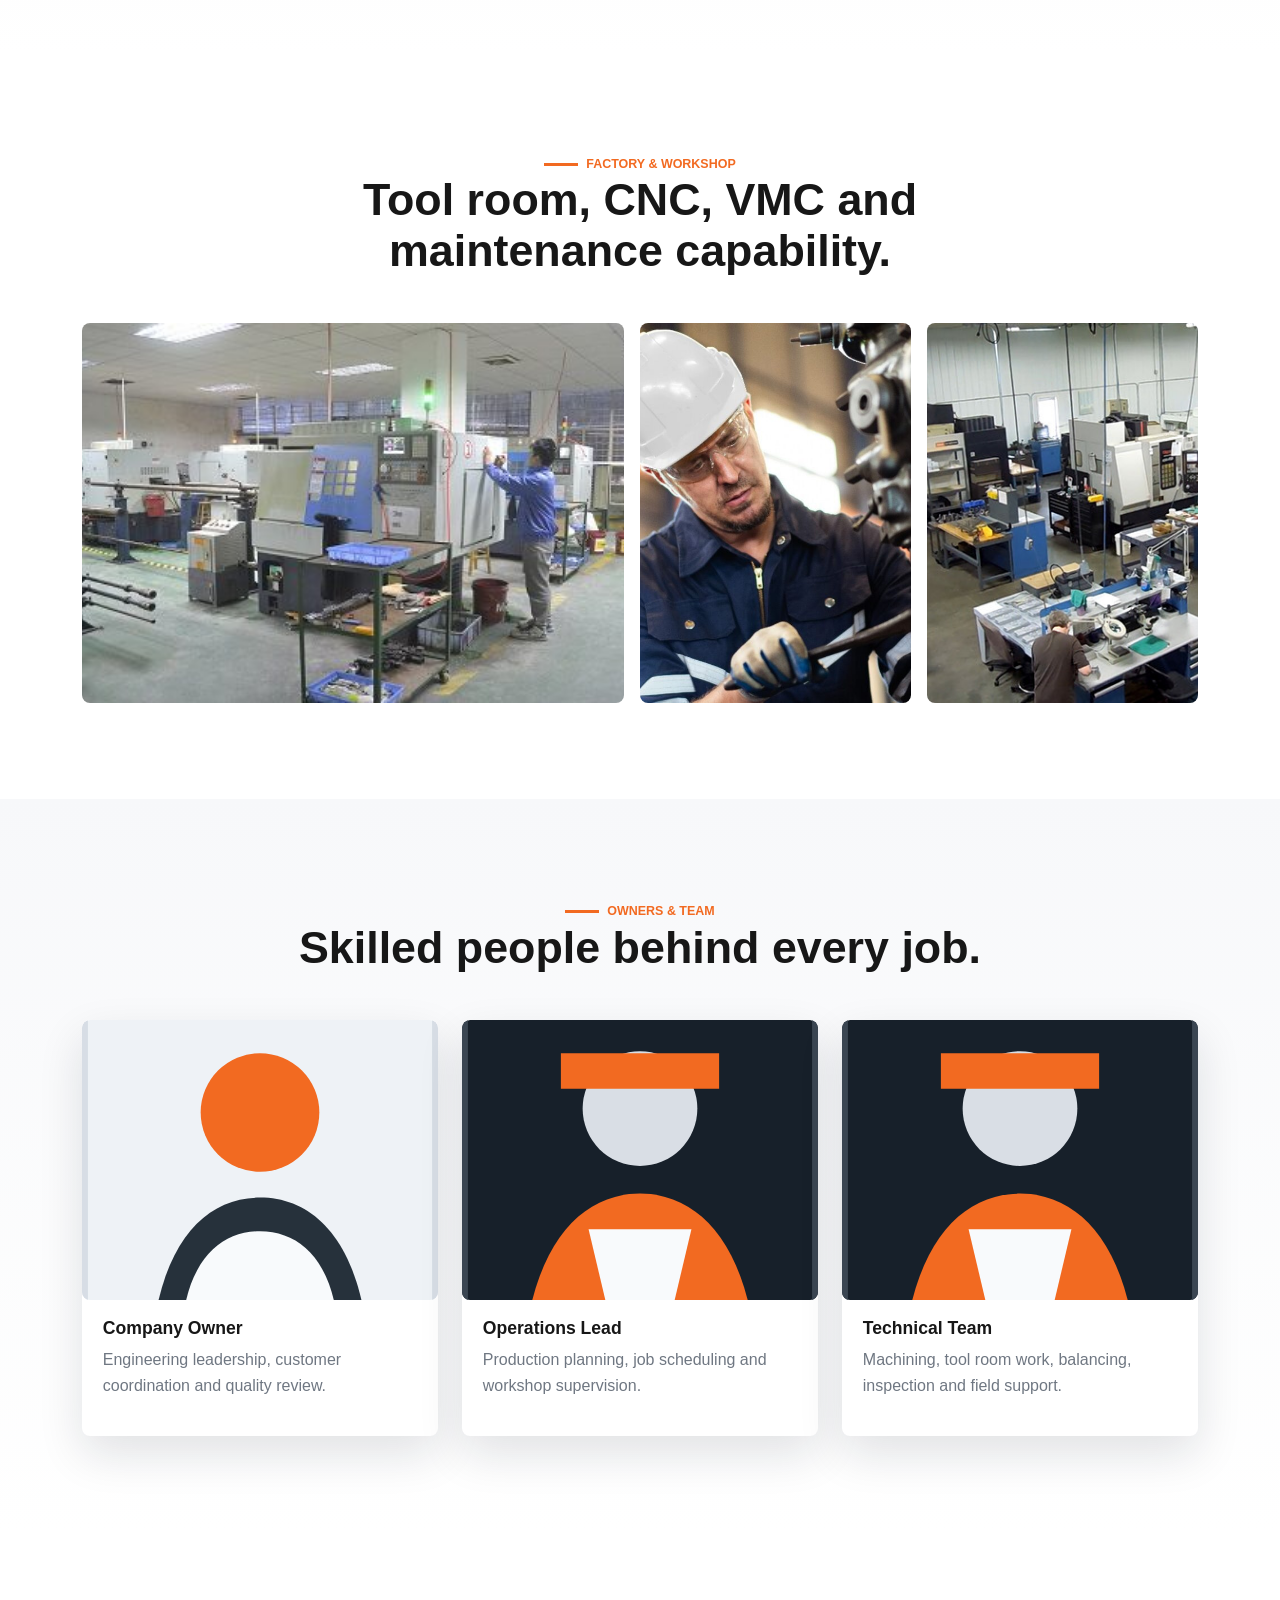
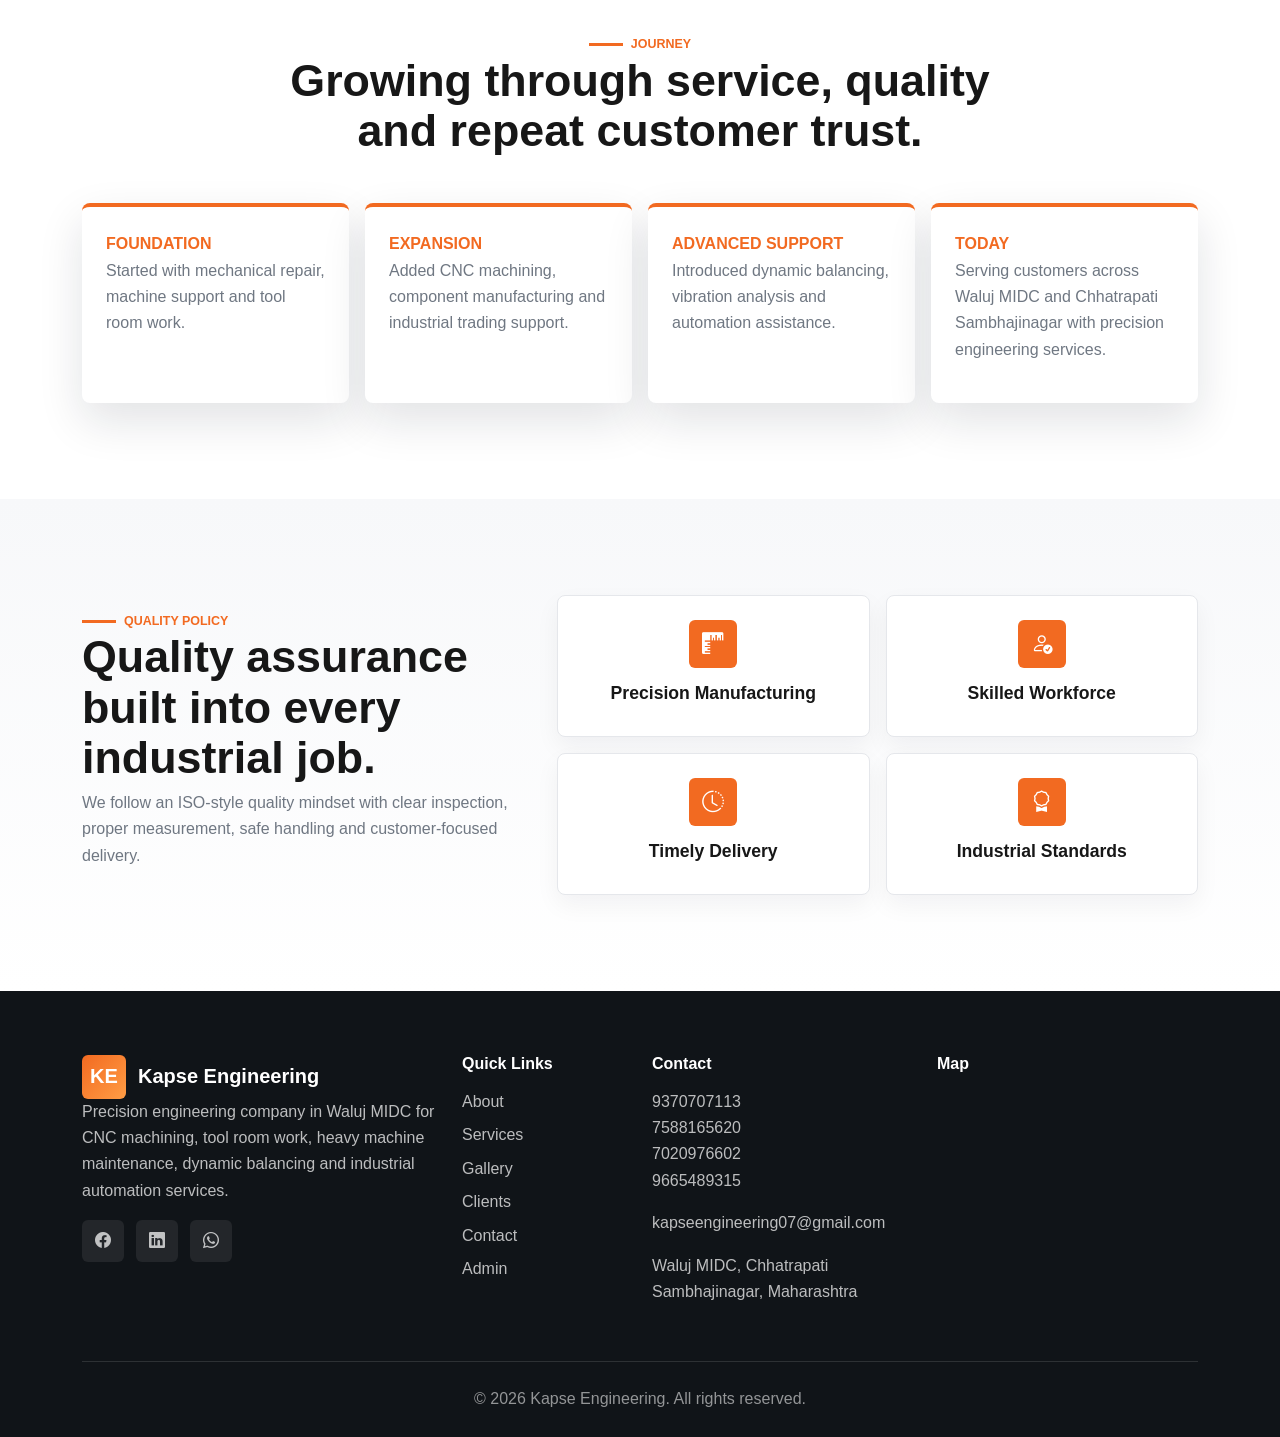
==== commit 9c19cd34: "Add comprehensive mobile responsiveness improvements - Complete responsive CSS overhaul with mobile-" ====
--- a/about.html
+++ b/about.html
@@ -80,7 +80,7 @@
         </div>
         <div class="workshop-grid">
           <img src="assets/cnc-machine-shops.jpg" alt="CNC machine photo" loading="lazy">
-          <img src="assets/tool img.jpg" alt="VMC machine photo" loading="lazy">
+          <img src="assets/Maintenances.jpg" alt="VMC machine photo" loading="lazy">
           <img src="assets/tool room img.jpg" alt="Tool room photo" loading="lazy">
         </div>
       </div>
--- a/css/styles.css
+++ b/css/styles.css
@@ -11,21 +11,47 @@
   --shadow: 0 18px 45px rgba(17, 24, 39, .12);
 }
 
-* { box-sizing: border-box; }
-html { scroll-behavior: smooth; }
+* { 
+  box-sizing: border-box;
+  -webkit-text-size-adjust: 100%;
+}
+
+html { 
+  scroll-behavior: smooth;
+  -webkit-font-smoothing: antialiased;
+  -moz-osx-font-smoothing: grayscale;
+}
+
 body {
   margin: 0;
   color: var(--ink);
   font-family: "Segoe UI", Roboto, Arial, sans-serif;
   line-height: 1.65;
   background: var(--white);
-}
-img { max-width: 100%; display: block; }
-a { text-decoration: none; }
-h1, h2, h3 { font-weight: 800; line-height: 1.12; letter-spacing: 0; }
+  overflow-x: hidden;
+}
+
+img { 
+  max-width: 100%; 
+  display: block;
+  height: auto;
+}
+
+a { 
+  text-decoration: none;
+  -webkit-touch-callout: none;
+}
+
+h1, h2, h3 { 
+  font-weight: 800; 
+  line-height: 1.12; 
+  letter-spacing: 0;
+}
+
 h1 { font-size: clamp(2.5rem, 7vw, 5.2rem); }
 h2 { font-size: clamp(1.8rem, 3.5vw, 3rem); }
 h3 { font-size: 1.1rem; }
+
 p { color: var(--muted); }
 
 .loader {
@@ -101,19 +127,70 @@
   border-radius: 6px;
   font-weight: 800;
   padding: .8rem 1.15rem;
-}
+  display: inline-flex;
+  align-items: center;
+  justify-content: center;
+  gap: .5rem;
+  transition: all 0.2s ease;
+  cursor: pointer;
+  border: none;
+  min-height: 44px;
+  text-align: center;
+  user-select: none;
+}
+
+.btn:active {
+  transform: scale(0.98);
+}
+
 .btn-orange {
   background: var(--orange);
   border-color: var(--orange);
   color: #fff;
 }
-.btn-orange:hover { background: var(--orange-dark); border-color: var(--orange-dark); color: #fff; }
+
+.btn-orange:hover { 
+  background: var(--orange-dark); 
+  border-color: var(--orange-dark); 
+  color: #fff;
+}
+
+.btn-orange:active {
+  background: var(--orange-dark);
+  box-shadow: 0 0 0 3px rgba(242, 106, 33, 0.2);
+}
+
 .btn-outline-orange {
   color: var(--orange);
-  border: 1px solid var(--orange);
+  border: 2px solid var(--orange);
   background: transparent;
 }
-.btn-outline-orange:hover { background: var(--orange); color: #fff; }
+
+.btn-outline-orange:hover { 
+  background: var(--orange); 
+  color: #fff;
+}
+
+.btn-outline-light {
+  color: #fff;
+  border: 2px solid #fff;
+  background: transparent;
+}
+
+.btn-outline-light:hover {
+  background: #fff;
+  color: var(--orange);
+}
+
+.btn-light {
+  background: #fff;
+  color: var(--ink);
+  border-color: #fff;
+}
+
+.btn-light:hover {
+  background: var(--light);
+}
 
 .hero {
   min-height: 100vh;
@@ -472,16 +549,53 @@
   background: #fff;
   box-shadow: var(--shadow);
 }
-.contact-form label { width: 100%; color: var(--steel); font-weight: 800; }
+.contact-form label { 
+  width: 100%; 
+  color: var(--steel); 
+  font-weight: 800;
+  display: block;
+  margin-bottom: 0.5rem;
+}
+
 .contact-form input, .contact-form textarea {
   width: 100%;
   margin-top: .35rem;
+  margin-bottom: 1rem;
   border: 1px solid var(--line);
   border-radius: 6px;
   padding: .9rem 1rem;
   font: inherit;
-}
-.contact-form input:focus, .contact-form textarea:focus { outline: 2px solid rgba(242,106,33,.25); border-color: var(--orange); }
+  font-size: 16px;
+  min-height: 44px;
+  appearance: none;
+  -webkit-appearance: none;
+  -moz-appearance: none;
+  background-clip: padding-box;
+  transition: border-color 0.2s ease, box-shadow 0.2s ease;
+}
+
+.contact-form input::placeholder, 
+.contact-form textarea::placeholder {
+  color: var(--muted);
+}
+
+.contact-form textarea {
+  resize: vertical;
+  min-height: 120px;
+}
+
+.contact-form input:focus, 
+.contact-form textarea:focus { 
+  outline: none;
+  border-color: var(--orange);
+  box-shadow: 0 0 0 3px rgba(242, 106, 33, 0.1);
+}
+
+.contact-form input[type="tel"],
+.contact-form input[type="email"],
+.contact-form input[type="text"] {
+  font-size: 16px;
+}
 .map-panel iframe, .footer iframe {
   width: 100%;
   min-height: 420px;
@@ -542,34 +656,770 @@
 .admin-panel h1 { font-size: clamp(2rem, 4vw, 3.4rem); }
 .admin-products .product-card .actions .btn:first-child { display: none; }
 
+/* ========== LARGE DESKTOP (1200px+) ========== */
+@media (min-width: 1200px) {
+  .navbar { top: 36px; }
+}
+
+/* ========== TABLET AND SMALLER LAPTOPS (992px - 1199px) ========== */
 @media (max-width: 1199px) {
   .service-grid, .product-grid { grid-template-columns: repeat(3, 1fr); }
   .icon-grid, .logo-grid { grid-template-columns: repeat(3, 1fr); }
   .contact-card-grid { grid-template-columns: repeat(2, 1fr); }
-}
+  
+  h1 { font-size: clamp(2rem, 5vw, 4rem); }
+  h2 { font-size: clamp(1.5rem, 3vw, 2.5rem); }
+  h3 { font-size: 1rem; }
+  
+  .section { padding: 5rem 0; }
+  .hero-actions { gap: 0.75rem; }
+  .btn { padding: 0.75rem 1rem; }
+}
+
+/* ========== TABLET (768px - 991px) ========== */
 @media (max-width: 991px) {
-  .top-strip { display: none; }
-  .navbar { top: 0; background: rgba(255,255,255,.96); }
-  .navbar-brand, .nav-link { color: var(--ink); }
-  .navbar-collapse { padding: 1rem 0; }
-  .section { padding: 4.5rem 0; }
-  .feature-grid, .service-grid, .product-grid, .timeline, .detailed-service-grid, .client-logo-grid { grid-template-columns: repeat(2, 1fr); }
-  .detailed-service-grid article { grid-template-columns: 1fr; }
-  .workshop-grid { grid-template-columns: 1fr; }
-  .workshop-grid img { height: 300px; }
-}
+  .top-strip {
+    display: none;
+  }
+  
+  .navbar {
+    top: 0;
+    background: rgba(255, 255, 255, 0.96);
+    padding: 0.75rem 0;
+  }
+  
+  .navbar-brand, .nav-link {
+    color: var(--ink);
+  }
+  
+  .navbar-brand {
+    font-size: 1.1rem;
+  }
+  
+  .navbar-toggler {
+    padding: 0.25rem 0.5rem;
+    border: none;
+  }
+  
+  .navbar-toggler-icon {
+    background-image: url("data:image/svg+xml,%3csvg xmlns='http://www.w3.org/2000/svg' viewBox='0 0 30 30'%3e%3cpath stroke='%23171717' stroke-linecap='round' stroke-miterlimit='10' stroke-width='2.5' d='M4 7h22M4 15h22M4 23h22'/%3e%3c/svg%3e");
+    width: 1.5rem;
+    height: 1.5rem;
+  }
+  
+  .navbar-collapse {
+    padding: 1rem 0;
+    text-align: center;
+  }
+  
+  .navbar-nav {
+    flex-direction: column;
+    gap: 0.5rem;
+  }
+  
+  .nav-item {
+    padding: 0.35rem 0;
+  }
+  
+  .nav-link {
+    padding: 0.5rem 0 !important;
+    font-size: 0.95rem;
+  }
+  
+  .nav-item.ms-lg-3 {
+    margin-left: 0 !important;
+    margin-top: 0.5rem;
+  }
+  
+  .nav-item .btn {
+    width: 100%;
+    display: block;
+    text-align: center;
+  }
+  
+  .section {
+    padding: 4rem 0;
+  }
+  
+  .section-heading {
+    margin-bottom: 2.5rem;
+  }
+  
+  .hero {
+    min-height: 70vh;
+  }
+  
+  .hero-content {
+    padding-top: 4rem;
+    padding-left: 1rem;
+    padding-right: 1rem;
+  }
+  
+  .hero p, .page-hero p {
+    font-size: 1.05rem;
+  }
+  
+  .hero-actions {
+    flex-direction: column;
+    gap: 1rem;
+  }
+  
+  .hero-actions .btn {
+    width: 100%;
+    text-align: center;
+  }
+  
+  .page-hero {
+    min-height: 50vh;
+    padding-top: 5rem;
+  }
+  
+  .feature-grid,
+  .service-grid,
+  .product-grid,
+  .timeline,
+  .detailed-service-grid,
+  .client-logo-grid,
+  .icon-grid {
+    grid-template-columns: repeat(2, 1fr);
+    gap: 1rem;
+  }
+  
+  .icon-grid.compact {
+    grid-template-columns: repeat(2, 1fr);
+  }
+  
+  .contact-card-grid {
+    grid-template-columns: repeat(2, 1fr);
+  }
+  
+  .logo-grid {
+    grid-template-columns: repeat(2, 1fr);
+  }
+  
+  .detailed-service-grid article {
+    grid-template-columns: 1fr;
+  }
+  
+  .detailed-service-grid img {
+    height: 220px;
+    min-height: 220px;
+  }
+  
+  .workshop-grid {
+    grid-template-columns: 1fr;
+  }
+  
+  .workshop-grid img {
+    height: 280px;
+  }
+  
+  .image-grid-two {
+    grid-template-columns: 1fr;
+  }
+  
+  .image-stack img,
+  .image-grid-two img {
+    height: 280px;
+  }
+  
+  .image-grid-two img:first-child {
+    margin-top: 0;
+  }
+  
+  .product-tile img {
+    height: 240px;
+  }
+  
+  .carousel-control-prev,
+  .carousel-control-next {
+    display: none;
+  }
+  
+  .contact-form {
+    padding: 1.5rem;
+  }
+  
+  .cta-band {
+    padding: 3rem 0;
+  }
+  
+  .counter-band {
+    padding: 3rem 0;
+  }
+  
+  .experience-badge {
+    width: 140px;
+    padding: 1rem;
+    font-size: 0.9rem;
+  }
+  
+  .experience-badge strong {
+    font-size: 2rem;
+  }
+  
+  .floating-call,
+  .whatsapp-float {
+    width: 48px;
+    height: 48px;
+    font-size: 1.2rem;
+  }
+  
+  .map-panel iframe,
+  .footer iframe {
+    min-height: 300px;
+  }
+}
+
+/* ========== MOBILE (480px - 767px) ========== */
 @media (max-width: 767px) {
-  h1 { font-size: 2.6rem; }
-  .hero { min-height: 86vh; }
-  .hero-content { padding-top: 5rem; }
-  .hero p, .page-hero p { font-size: 1rem; }
-  .feature-grid, .service-grid, .icon-grid, .icon-grid.compact, .product-grid, .timeline, .detailed-service-grid, .contact-card-grid, .logo-grid, .client-logo-grid, .image-grid-two { grid-template-columns: 1fr; }
-  .image-stack img, .image-grid-two img { height: 320px; }
-  .image-grid-two img:first-child { margin-top: 0; }
-  .product-tile img { height: 260px; }
-  .carousel-control-prev, .carousel-control-next { display: none; }
-  .contact-form { padding: 1.2rem; }
-  .floating-call, .whatsapp-float { width: 50px; height: 50px; }
+  * {
+    -webkit-tap-highlight-color: transparent;
+  }
+  
+  html {
+    font-size: 15px;
+  }
+  
+  body {
+    overflow-x: hidden;
+  }
+  
+  h1 {
+    font-size: clamp(1.75rem, 6vw, 2.5rem);
+    line-height: 1.2;
+  }
+  
+  h2 {
+    font-size: clamp(1.3rem, 4vw, 1.8rem);
+    line-height: 1.2;
+  }
+  
+  h3 {
+    font-size: 0.95rem;
+  }
+  
+  p {
+    font-size: 0.95rem;
+    line-height: 1.6;
+  }
+  
+  .navbar {
+    top: 0;
+    background: rgba(255, 255, 255, 0.98);
+    padding: 0.5rem 0;
+    box-shadow: 0 2px 10px rgba(0, 0, 0, 0.1);
+  }
+  
+  .navbar-brand {
+    font-size: 1rem;
+    gap: 0.5rem;
+  }
+  
+  .brand-mark {
+    width: 38px;
+    height: 38px;
+    font-size: 0.85rem;
+  }
+  
+  .navbar-toggler {
+    padding: 0.2rem 0.35rem;
+    border: none;
+    margin-right: -0.5rem;
+  }
+  
+  .navbar-toggler-icon {
+    width: 1.4rem;
+    height: 1.4rem;
+  }
+  
+  .navbar-collapse {
+    padding: 0.75rem 0;
+  }
+  
+  .navbar-nav {
+    flex-direction: column;
+    gap: 0.25rem;
+  }
+  
+  .nav-item {
+    padding: 0.25rem 0;
+  }
+  
+  .nav-link {
+    padding: 0.6rem 1rem !important;
+    font-size: 0.9rem;
+    font-weight: 600;
+    border-radius: 4px;
+    transition: background 0.2s ease;
+  }
+  
+  .nav-link:active {
+    background: rgba(242, 106, 33, 0.1);
+  }
+  
+  .nav-item.ms-lg-3 {
+    margin-left: 0 !important;
+    margin-top: 0.5rem;
+  }
+  
+  .nav-item .btn {
+    width: 100%;
+    display: block;
+    text-align: center;
+    padding: 0.75rem 1rem;
+    font-size: 0.9rem;
+  }
+  
+  .container {
+    padding-left: 1rem;
+    padding-right: 1rem;
+  }
+  
+  .section {
+    padding: 3rem 0;
+  }
+  
+  .section-heading {
+    margin-bottom: 2rem;
+  }
+  
+  .section-kicker {
+    font-size: 0.7rem;
+  }
+  
+  .eyebrow {
+    font-size: 0.7rem;
+  }
+  
+  .hero {
+    min-height: 60vh;
+    padding-top: 4rem;
+  }
+  
+  .hero-content {
+    padding-top: 2rem;
+    padding-left: 0;
+    padding-right: 0;
+    max-width: 100%;
+  }
+  
+  .hero h1,
+  .page-hero h1 {
+    margin: 0.75rem 0;
+  }
+  
+  .hero p,
+  .page-hero p {
+    font-size: 0.95rem;
+    max-width: 100%;
+  }
+  
+  .hero-actions {
+    flex-direction: column;
+    gap: 0.75rem;
+    margin-top: 1.5rem;
+  }
+  
+  .hero-actions .btn {
+    width: 100%;
+    text-align: center;
+    padding: 0.85rem 1rem;
+    font-size: 0.9rem;
+    min-height: 44px;
+    display: flex;
+    align-items: center;
+    justify-content: center;
+  }
+  
+  .page-hero {
+    min-height: 45vh;
+    padding-top: 4.5rem;
+    padding-left: 1rem;
+    padding-right: 1rem;
+  }
+  
+  .btn {
+    padding: 0.75rem 1rem;
+    font-size: 0.9rem;
+    min-height: 44px;
+    border-radius: 4px;
+  }
+  
+  .btn-lg {
+    padding: 0.85rem 1.2rem;
+    min-height: 48px;
+  }
+  
+  .btn-sm {
+    padding: 0.6rem 0.8rem;
+    font-size: 0.85rem;
+    min-height: 36px;
+  }
+  
+  .feature-grid,
+  .service-grid,
+  .icon-grid,
+  .icon-grid.compact,
+  .product-grid,
+  .timeline,
+  .detailed-service-grid,
+  .contact-card-grid,
+  .logo-grid,
+  .client-logo-grid,
+  .image-grid-two {
+    grid-template-columns: 1fr;
+    gap: 1rem;
+  }
+  
+  .feature-card,
+  .service-card,
+  .icon-grid article,
+  .news-card,
+  .contact-card-grid article {
+    padding: 1.25rem;
+    min-height: auto;
+  }
+  
+  .feature-card i,
+  .service-card i,
+  .icon-grid i,
+  .contact-card-grid i {
+    width: 42px;
+    height: 42px;
+    font-size: 1.2rem;
+  }
+  
+  .product-card {
+    overflow: hidden;
+  }
+  
+  .product-card img {
+    height: 200px;
+  }
+  
+  .product-card .body {
+    padding: 1rem;
+  }
+  
+  .product-card .actions {
+    flex-direction: column;
+    gap: 0.5rem;
+  }
+  
+  .product-card .actions .btn {
+    width: 100%;
+    text-align: center;
+    padding: 0.65rem 1rem;
+    font-size: 0.85rem;
+  }
+  
+  .image-stack img,
+  .image-grid-two img {
+    height: 220px;
+  }
+  
+  .image-grid-two img:first-child {
+    margin-top: 0;
+  }
+  
+  .product-tile img {
+    height: 180px;
+  }
+  
+  .product-tile h3 {
+    font-size: 0.9rem;
+    padding: 0.5rem 0.75rem;
+  }
+  
+  .workshop-grid {
+    grid-template-columns: 1fr;
+  }
+  
+  .workshop-grid img {
+    height: 220px;
+  }
+  
+  .team-card img,
+  .case-card img {
+    height: 220px;
+  }
+  
+  .carousel-control-prev,
+  .carousel-control-next {
+    display: none;
+  }
+  
+  .contact-form {
+    padding: 1.25rem;
+    border-radius: 6px;
+  }
+  
+  .contact-form label {
+    font-size: 0.9rem;
+    font-weight: 700;
+  }
+  
+  .contact-form input,
+  .contact-form textarea {
+    padding: 0.75rem;
+    font-size: 0.9rem;
+    min-height: 44px;
+  }
+  
+  .contact-form textarea {
+    min-height: 100px;
+    resize: vertical;
+  }
+  
+  .testimonials blockquote {
+    min-height: auto;
+    padding: 1.25rem;
+    font-size: 0.95rem;
+  }
+  
+  .cta-band {
+    padding: 2.5rem 0;
+  }
+  
+  .cta-band h2 {
+    font-size: 1.4rem;
+    margin: 0.5rem 0 0;
+  }
+  
+  .cta-band .btn {
+    width: 100%;
+    text-align: center;
+  }
+  
+  .counter-band {
+    padding: 2.5rem 0;
+  }
+  
+  .counter-box strong {
+    font-size: clamp(1.8rem, 5vw, 2.6rem);
+  }
+  
+  .counter-box span {
+    font-size: 0.85rem;
+  }
+  
+  .experience-badge {
+    position: static;
+    width: 100%;
+    max-width: 160px;
+    margin-top: 1.5rem;
+    padding: 0.9rem;
+    font-size: 0.8rem;
+  }
+  
+  .experience-badge strong {
+    font-size: 1.8rem;
+  }
+  
+  .news-card {
+    padding: 1.25rem;
+  }
+  
+  .news-card span {
+    font-size: 0.7rem;
+  }
+  
+  .news-card h3 {
+    font-size: 0.95rem;
+    margin-top: 0.75rem;
+  }
+  
+  .news-card p {
+    font-size: 0.85rem;
+  }
+  
+  .filter-bar {
+    gap: 0.5rem;
+  }
+  
+  .filter-bar button {
+    padding: 0.6rem 0.85rem;
+    font-size: 0.85rem;
+    min-height: 40px;
+  }
+  
+  .masonry-gallery {
+    columns: 2 150px;
+    column-gap: 0.75rem;
+  }
+  
+  .masonry-gallery button {
+    margin-bottom: 0.75rem;
+  }
+  
+  .lightbox button {
+    width: 42px;
+    height: 42px;
+    font-size: 1.5rem;
+  }
+  
+  .floating-call,
+  .whatsapp-float {
+    width: 50px;
+    height: 50px;
+    font-size: 1.3rem;
+    border-radius: 50%;
+  }
+  
+  .floating-call {
+    bottom: 4.5rem;
+    right: 1rem;
+  }
+  
+  .whatsapp-float {
+    bottom: 1rem;
+    right: 1rem;
+  }
+  
+  .footer {
+    padding: 2.5rem 0 1rem;
+  }
+  
+  .footer h3 {
+    font-size: 0.95rem;
+    margin-bottom: 0.75rem;
+  }
+  
+  .footer a:not(.footer-brand) {
+    font-size: 0.9rem;
+    margin-bottom: 0.35rem;
+  }
+  
+  .footer p {
+    font-size: 0.9rem;
+  }
+  
+  .socials {
+    gap: 0.5rem;
+  }
+  
+  .socials a {
+    width: 38px;
+    height: 38px;
+    font-size: 1.1rem;
+  }
+  
+  .map-panel iframe,
+  .footer iframe {
+    min-height: 250px;
+  }
+  
+  .admin-body {
+    padding-top: 4.5rem;
+  }
+  
+  .row > [class*="col-"] {
+    margin-bottom: 1rem;
+  }
+  
+  .g-4 {
+    --bs-gutter-y: 1rem;
+  }
+}
+
+/* ========== SMALL MOBILE (< 480px) ========== */
+@media (max-width: 479px) {
+  html {
+    font-size: 14px;
+  }
+  
+  h1 {
+    font-size: clamp(1.5rem, 5vw, 2.2rem);
+  }
+  
+  h2 {
+    font-size: clamp(1.1rem, 3.5vw, 1.6rem);
+  }
+  
+  h3 {
+    font-size: 0.9rem;
+  }
+  
+  .navbar-brand {
+    font-size: 0.95rem;
+  }
+  
+  .brand-mark {
+    width: 36px;
+    height: 36px;
+    font-size: 0.8rem;
+  }
+  
+  .section {
+    padding: 2.5rem 0;
+  }
+  
+  .hero {
+    min-height: 55vh;
+  }
+  
+  .hero-content {
+    padding-top: 1.5rem;
+  }
+  
+  .page-hero {
+    min-height: 40vh;
+    padding-top: 4rem;
+  }
+  
+  .container {
+    padding-left: 0.75rem;
+    padding-right: 0.75rem;
+  }
+  
+  .btn {
+    padding: 0.7rem 0.9rem;
+    font-size: 0.85rem;
+  }
+  
+  .feature-card,
+  .service-card,
+  .news-card {
+    padding: 1rem;
+  }
+  
+  .counter-box strong {
+    font-size: clamp(1.5rem, 4.5vw, 2.2rem);
+  }
+  
+  .product-tile img {
+    height: 150px;
+  }
+  
+  .masonry-gallery {
+    columns: 1 140px;
+  }
+  
+  .floating-call,
+  .whatsapp-float {
+    width: 48px;
+    height: 48px;
+  }
+}
+
+/* ========== LANDSCAPE MODE ========== */
+@media (max-height: 500px) and (orientation: landscape) {
+  .hero {
+    min-height: 100vh;
+  }
+  
+  .hero-content {
+    padding-top: 3rem;
+  }
+  
+  .hero-actions {
+    gap: 0.5rem;
+  }
+  
+  .navbar {
+    padding: 0.4rem 0;
+  }
 }
  
 
